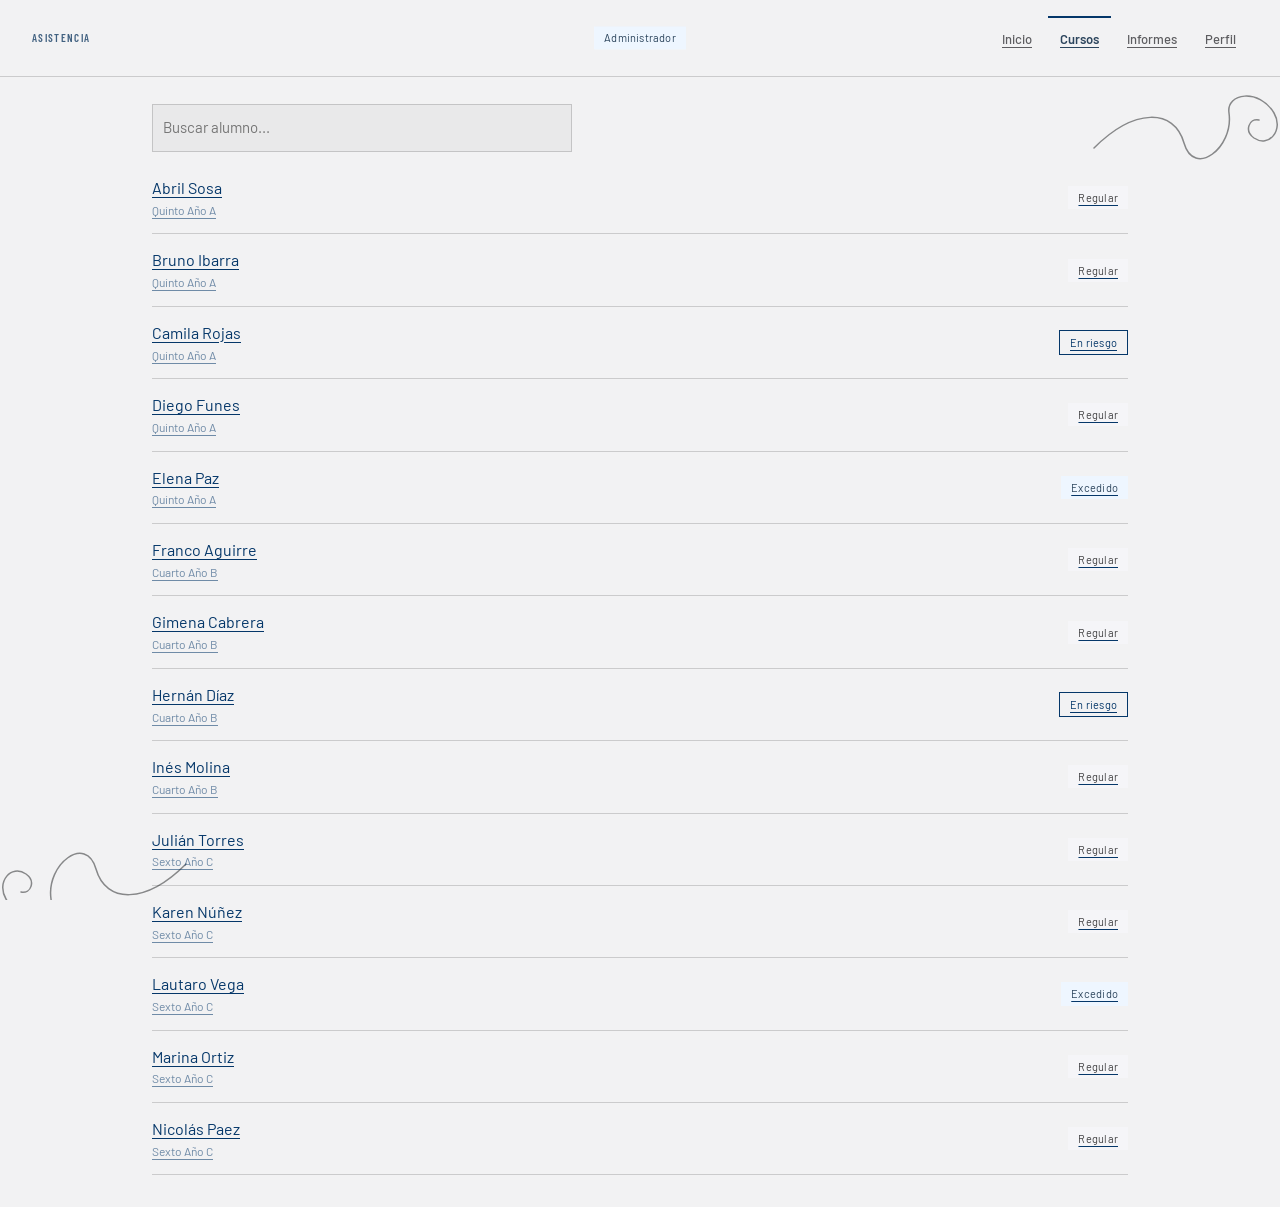
==== frontend/admin/alumno.html @ f8b3fe84 "Frontend casi completo, PREVIEW_MODE para desarrollo sin backend" ====
<!DOCTYPE html>
<html lang="es">
<head>
<meta charset="utf-8">
<title>Alumno · Asistencia</title>
<meta name="viewport" content="width=device-width, initial-scale=1">
<link rel="stylesheet" href="../css/variables.css">
<link rel="stylesheet" href="../css/base.css">
<link rel="stylesheet" href="../css/components.css">
</head>
<body>

<div class="app-shell">
  <div class="app-content">
    <div class="app-deco-layer" aria-hidden="true">
      <svg width="0" height="0" style="position:absolute">
        <defs>
          <path id="alumno-deco-scribble" d="M15,150 C15,110 50,110 55,150 C60,190 100,190 100,145 C100,105 140,100 150,140 C158,172 195,165 195,120" />
        </defs>
      </svg>
      <svg class="app-deco app-deco-tr" viewBox="0 0 220 220" focusable="false">
        <use href="#alumno-deco-scribble" />
      </svg>
      <svg class="app-deco app-deco-bl" viewBox="0 0 220 220" focusable="false">
        <use href="#alumno-deco-scribble" />
      </svg>
    </div>

    <header class="app-header">
      <div class="app-header-brand">
        <div class="kicker">Asistencia</div>
        <h2 id="app-header-title"></h2>
      </div>
      <span id="app-header-role" class="tag"></span>
      <nav class="tab-bar" id="tab-bar"></nav>
    </header>
    <main class="app-main app-main-wide app-main-alumno">
      <button class="btn btn-ghost btn-back" id="back-to-students-btn">
        <img src="../assets/icons/chevron-left.svg" alt=""> Alumnos
      </button>

      <p id="student-error" class="text-muted" style="color:var(--color-accent-800)" hidden></p>

      <div class="card" id="student-card" style="margin:var(--space-3) 0 var(--space-4)"></div>

      <button class="btn btn-primary btn-block" id="justify-open-btn" style="margin-bottom:var(--space-5)">Justificar falta</button>

      <div class="section-label">Historial reciente</div>
      <div id="student-history"></div>
    </main>
  </div>
</div>

<div class="dialog-backdrop" id="justify-backdrop" hidden>
  <div class="dialog">
    <div class="dialog-title">Justificar falta</div>
    <div class="dialog-body" id="justify-name"></div>
    <div class="field"><label for="justify-date">Fecha</label><input class="input" id="justify-date"></div>
    <div class="field"><label for="justify-reason">Motivo</label><textarea class="input" id="justify-reason" placeholder="Certificado médico, trámite, etc."></textarea></div>
    <div class="dialog-actions">
      <button class="btn btn-secondary" id="justify-cancel-btn">Cancelar</button>
      <button class="btn btn-primary" id="justify-confirm-btn">Confirmar</button>
    </div>
  </div>
</div>

<div class="toast" id="toast" hidden></div>

<script type="module" src="../js/pages/admin-alumno.js"></script>
</body>
</html>
---- frontend/css/variables.css ----
/*
 * Tokens del sistema de diseño "Industry", tomados del mockup en
 * Claude Design (Attendance App.dc.html) para que la app real use
 * exactamente la misma paleta, tipografía y escala.
 *
 * TODO: el mockup fuente no define ningún color de alerta ámbar/naranja
 * (no hay token de "warning" en el sistema Industry). El estado "En
 * riesgo" usa el mismo azul-grisáceo de acento (--color-accent) con
 * variante outline, y "Excedido" usa --color-accent sólido. Si en algún
 * momento se agrega un token ámbar al sistema de diseño, sumarlo acá.
 */

:root {
  /* — color — */
  --color-bg: #f2f2f3;
  --color-surface: #e9e9ea;
  --color-text: #1d1f20;
  --color-accent: #053769;
  --color-accent-2: #728fab;
  --color-divider: color-mix(in srgb, #030303 16%, transparent);

  --color-neutral-100: #f5f5f8;
  --color-neutral-200: #e7e7ea;
  --color-neutral-300: #d4d4d7;
  --color-neutral-400: #b7b7ba;
  --color-neutral-500: #98989b;
  --color-neutral-600: #7a7a7d;
  --color-neutral-700: #5d5d60;
  --color-neutral-800: #424244;
  --color-neutral-900: #2b2b2d;

  --color-accent-100: #eef6ff;
  --color-accent-200: #d6ebff;
  --color-accent-300: #b5d9fd;
  --color-accent-400: #94bce3;
  --color-accent-500: #749dc4;
  --color-accent-600: #597ea3;
  --color-accent-700: #416180;
  --color-accent-800: #2c455d;
  --color-accent-900: #1d2d3d;

  /* — tipografía — */
  --font-heading: "Barlow Condensed", system-ui, sans-serif;
  --font-heading-weight: 600;
  --font-body: "Barlow", system-ui, sans-serif;

  /* — espaciado — */
  --space-1: 4px;
  --space-2: 8px;
  --space-3: 12px;
  --space-4: 16px;
  --space-5: 20px;
  --space-6: 24px;
  --space-8: 32px;

  /* — radios (estética wireframe: los componentes usan 0, ver
       components.css; se dejan definidos por si algún componente
       puntual necesita una esquina redondeada, como el diálogo) — */
  --radius-sm: 2px;
  --radius-md: 4px;
  --radius-lg: 8px;

  /* — elevación — */
  --shadow-sm: 0 1px 2px color-mix(in srgb, #2b2b2d 14%, transparent);
  --shadow-md: 0 3px 10px color-mix(in srgb, #2b2b2d 16%, transparent);
  --shadow-lg: 0 12px 32px color-mix(in srgb, #2b2b2d 22%, transparent);

  /* — targets táctiles (requisito: mínimo 44px) — */
  --tap-target-min: 44px;

  /* Alto aproximado de la tab-bar fija (mobile/tablet, ver .tab-bar en
     components.css) — usado para que .app-main y .toast dejen el
     espacio libre justo debajo de ella y no quede contenido tapado. */
  --tab-bar-height: 64px;

  /* Alto aproximado del header fijo en desktop (1024px+, ver .app-header
     en base.css) — ahí el nav vive DENTRO del header, no en una sidebar
     ni en una tab-bar abajo, así que .app-main necesita padding-top en
     vez de padding-bottom para no quedar tapado. */
  --app-header-height-desktop: 72px;

  /* — breakpoints (documentales; los media queries usan el valor en px
       directamente, CSS no soporta var() dentro de @media) — */
  --breakpoint-tablet: 768px;
  --breakpoint-desktop: 1024px;
}
---- frontend/css/base.css ----
@import url('https://fonts.googleapis.com/css2?family=Barlow:wght@400;500;700&family=Barlow+Condensed:wght@400;600&display=swap');

/* — reset — */
*, *::before, *::after { box-sizing: border-box; }
html, body { height: 100%; }
body {
  margin: 0;
  background: var(--color-bg);
  color: var(--color-text);
  font-family: var(--font-body);
  font-size: 15px;
  line-height: 1.55;
  font-weight: 400;
  -webkit-font-smoothing: antialiased;
}
h1, h2, h3, h4, h5, h6 {
  font-family: var(--font-heading);
  font-weight: var(--font-heading-weight);
  line-height: 1.12;
  letter-spacing: -0.015em;
  margin: 0 0 var(--space-2);
}
h1 { font-size: 26px; }
h2 { font-size: 20px; }
h3 { font-size: 18px; }
p { margin: 0 0 var(--space-3); }
a { color: var(--color-accent); text-underline-offset: 3px; }
img, svg { display: block; max-width: 100%; }
button { font: inherit; color: inherit; }
ul { list-style: none; margin: 0; padding: 0; }
:focus { outline: none; }
:focus-visible { outline: 2px solid var(--color-accent); outline-offset: 2px; }

.text-muted { color: color-mix(in srgb, var(--color-text) 55%, transparent); }
.text-center { text-align: center; }
.kicker {
  font-family: var(--font-heading);
  font-weight: 600;
  letter-spacing: 0.12em;
  text-transform: uppercase;
  color: var(--color-accent-700);
  font-size: 11px;
}
.section-label {
  font-size: 11px;
  text-transform: uppercase;
  letter-spacing: 0.08em;
  color: color-mix(in srgb, var(--color-text) 55%, transparent);
  margin-bottom: var(--space-2);
}

/* ══════════════════════════════════════════════════════════════════
   App shell — mobile-first.
   Estructura: header fijo arriba, contenido con scroll propio,
   tab-bar fija abajo. En desktop (>=1024px) el nav (<nav id="tab-bar">,
   ver components.css) vive DENTRO de .app-header como una fila más —
   no hay sidebar — y el header entero pasa a ser una barra fija de
   ancho completo arriba de todo, con 3 grupos: logo, título+rol, nav.
   ══════════════════════════════════════════════════════════════════ */
.app-shell {
  display: flex;
  flex-direction: column;
  min-height: 100dvh;
  background: var(--color-bg);
}

.app-header {
  display: flex;
  align-items: center;
  justify-content: space-between;
  gap: var(--space-3);
  padding: var(--space-4);
  border-bottom: 1px solid var(--color-divider);
  background: var(--color-bg);
  position: sticky;
  top: 0;
  z-index: 10;
}
.app-header h2 { margin: 2px 0 0; font-size: 19px; }

.app-main {
  flex: 1 1 auto;
  overflow-y: auto;
  /* El padding-bottom deja lugar a la tab-bar fija (ver .tab-bar en
     components.css) más el gesture bar de iOS, para que el contenido no
     quede tapado detrás. En desktop (>=1024px) el nav ya no está fijo
     abajo (vive dentro del header, arriba), así que ese breakpoint pisa
     esto con un padding-top en vez de padding-bottom (ver más abajo). */
  padding: var(--space-4) var(--space-4) calc(var(--tab-bar-height) + env(safe-area-inset-bottom, 0px) + var(--space-4));
  width: 100%;
}

/* — página de login, sin header/tab-bar de la app — */
.auth-shell {
  min-height: 100dvh;
  display: flex;
  align-items: center;
  justify-content: center;
  padding: var(--space-6) var(--space-4);
}
.auth-card {
  width: 100%;
  max-width: 400px;
  display: flex;
  flex-direction: column;
  gap: var(--space-4);
  /* Por encima de .auth-deco-layer (position:fixed, ver abajo): sin este
     stacking context propio, un elemento fixed pinta arriba del flujo
     normal sin importar el orden en el DOM. */
  position: relative;
  z-index: 1;
}
.auth-links {
  display: flex;
  justify-content: space-between;
  margin-top: var(--space-1);
  font-size: 12px;
}

/* — decoración de fondo del login, sólo desktop (index.html) — trazo
   único estilo garabato/dibujo a mano, en las esquinas. overflow:hidden
   en el layer para que nunca agregue scroll aunque el viewport sea más
   chico que el SVG; z-index por debajo de .auth-card (ver arriba). */
.auth-deco-layer {
  display: none;
  position: fixed;
  inset: 0;
  overflow: hidden;
  pointer-events: none;
  z-index: 0;
}
.auth-deco {
  position: absolute;
  width: 220px;
  height: 220px;
  opacity: 0.50;
  /* fill/stroke son heredables en SVG, así que puestas acá llegan al
     <path> real: el <use> lo clona desde <defs>, que está fuera de
     .auth-deco en el árbol, así que un selector tipo ".auth-deco path"
     nunca lo matchea (quedaba con el fill negro por default de SVG). */
  fill: none;
  stroke: var(--color-text);
  stroke-width: 1.5;
  stroke-linecap: round;
  stroke-linejoin: round;
}
.auth-deco-tr { top: -24px; right: -24px; }
.auth-deco-bl { bottom: -24px; left: -24px; transform: rotate(180deg); }

@media (min-width: 1024px) {
  .auth-deco-layer { display: block; }
}

@media (min-width: 768px) {
  .app-main { padding: var(--space-6) var(--space-6) calc(var(--tab-bar-height) + env(safe-area-inset-bottom, 0px) + var(--space-6)); }
  .app-header { padding: var(--space-5) var(--space-6); }
}

@media (min-width: 1024px) {
  /* Reemplaza la sidebar vertical anterior (el bug de la captura): acá
     ya no hay .app-shell en fila ni .app-content en columna reservando
     ancho para una barra lateral. El header pasa a fixed, ancho
     completo, con el nav adentro como una fila más — .app-main sólo
     necesita padding-top para no quedar tapado detrás. */
  .app-header {
    position: fixed;
    top: 0;
    left: 0;
    right: 0;
    width: 100%;
    z-index: 30;
    padding: var(--space-4) var(--space-8);
  }

  /* Disuelve el wrapper de kicker+título (ver admin/*.html, asistente/*.html):
     a partir de acá, kicker pasa a ser hijo directo de .app-header, en
     igualdad con el tag de rol y el nav (a mobile no le afecta, ahí
     sigue siendo un wrapper normal que apila kicker arriba del título). */
  .app-header-brand { display: contents; }

  /* El título de pantalla (texto que cambia por página) sólo se muestra
     en mobile/tablet — en desktop el header queda con kicker, tag de
     rol y nav únicamente. */
  .app-header h2 { display: none; }

  /* Con el título afuera del flujo, sólo quedan dos grupos en el flex de
     .app-header (kicker y nav): justify-content:space-between (heredado)
     ya los manda a los extremos, sin necesitar el truco de
     margin-left:auto que usaba el grupo del medio. El tag de rol se saca
     del flujo flex y se centra respecto de .app-header entero (que es
     position:fixed;width:100% acá arriba) para que quede en el centro
     real del viewport, sin importar si kicker y nav pesan distinto. */
  #app-header-role {
    position: absolute;
    left: 50%;
    top: 50%;
    transform: translate(-50%, -50%);
  }

  .app-main {
    max-width: 720px;
    width: 100%;
    margin: 0 auto;
    padding: calc(var(--app-header-height-desktop) + var(--space-8)) var(--space-8) var(--space-8);
  }
}
---- frontend/css/components.css ----
/* ══════════════════════════════════════════════════════════════════
   Componentes — estética wireframe "Industry": cuadrados, fondo
   transparente, borde de 1px. Todos los targets interactivos respetan
   un mínimo de 44px (--tap-target-min).
   ══════════════════════════════════════════════════════════════════ */

/* — botones — */
.btn {
  display: inline-flex;
  align-items: center;
  justify-content: center;
  gap: 6px;
  min-height: var(--tap-target-min);
  cursor: pointer;
  text-decoration: none;
  font-family: var(--font-heading);
  font-weight: var(--font-heading-weight);
  font-size: 14px;
  line-height: 1.2;
  color: var(--color-text);
  background: transparent;
  border: 1px solid var(--color-divider);
  padding: var(--space-2) calc(var(--space-3) * 1.2);
  border-radius: 0;
}
.btn:disabled { opacity: 0.45; cursor: not-allowed; }
.btn-primary { background: var(--color-accent); color: var(--color-bg); border-color: var(--color-accent); }
.btn-primary:hover { background: var(--color-accent-600); }
.btn-primary:active { background: var(--color-accent-700); }
.btn-secondary:hover { background: color-mix(in srgb, var(--color-text) 7%, transparent); }
.btn-secondary:active { background: color-mix(in srgb, var(--color-text) 14%, transparent); }
.btn-ghost { color: var(--color-accent); border-color: transparent; padding-inline: var(--space-1); }
.btn-ghost:hover { background: color-mix(in srgb, var(--color-accent) 10%, transparent); }
.btn-block { width: 100%; }

/* — formularios — */
.field { display: flex; flex-direction: column; gap: 5px; }
.field > label {
  font-size: 12px;
  color: color-mix(in srgb, var(--color-text) 70%, transparent);
}
.input {
  width: 100%;
  min-height: var(--tap-target-min);
  padding: 6px 10px;
  font: inherit;
  font-size: 14px;
  color: var(--color-text);
  caret-color: var(--color-accent);
  background: var(--color-surface);
  border: 1px solid var(--color-divider);
  border-radius: 0;
}
.input:hover { border-color: color-mix(in srgb, var(--color-text) 45%, transparent); }
.input:focus-visible { border-color: var(--color-accent); outline-offset: 0; }
textarea.input { min-height: 90px; resize: vertical; }

/* — tarjetas — */
.card {
  display: flex;
  flex-direction: column;
  gap: var(--space-2);
  padding: var(--space-3);
  border: 1px solid var(--color-divider);
  background: transparent;
}
.card-kicker { font-size: 10px; letter-spacing: 0.1em; text-transform: uppercase; color: var(--color-accent); }
.card-title { font-family: var(--font-heading); font-weight: var(--font-heading-weight); font-size: 17px; line-height: 1.2; }
.card-body { margin: 0; font-size: 13px; opacity: 0.8; }
.card-meta { display: flex; align-items: center; gap: 6px; font-size: 11px; color: color-mix(in srgb, var(--color-text) 50%, transparent); }
.card-stat { font-family: var(--font-heading); font-size: 26px; }
.card-clickable { cursor: pointer; }
.card-clickable:hover { background: color-mix(in srgb, var(--color-text) 4%, transparent); }
.elev-sm { box-shadow: var(--shadow-sm); }
.elev-md { box-shadow: var(--shadow-md); }

.card-grid {
  display: flex;
  flex-direction: column;
  gap: var(--space-3);
}
.stat-grid {
  display: grid;
  grid-template-columns: 1fr 1fr;
  gap: var(--space-3);
}

/* — tags de estado —
   Fiel al mockup fuente: no existe token ámbar en el sistema "Industry",
   así que "En riesgo" y "Excedido" usan variantes del mismo azul-grisáceo
   de acento (outline vs. relleno) en lugar de un color de warning nuevo. */
.tag {
  display: inline-flex;
  align-items: center;
  font-size: 11px;
  letter-spacing: 0.02em;
  padding: 3px 10px;
  border-radius: 0;
  white-space: nowrap;
}
.tag-accent { background: var(--color-accent-100); color: var(--color-accent-800); }
.tag-neutral { background: var(--color-neutral-100); color: var(--color-neutral-800); }
.tag-outline { border: 1px solid var(--color-accent); color: var(--color-accent); }

/* — listas (alumnos, cursos, historial) — */
.list-row {
  display: flex;
  align-items: center;
  justify-content: space-between;
  gap: var(--space-3);
  min-height: var(--tap-target-min);
  padding: 10px 0;
  border-bottom: 1px solid var(--color-divider);
}
.list-row-clickable { cursor: pointer; }
.list-row-clickable:hover { background: color-mix(in srgb, var(--color-text) 4%, transparent); }
.list-row-title { font-size: 14px; }
.list-row-subtitle { font-size: 11px; opacity: 0.55; }
.list-row-empty { padding: var(--space-4) 0; font-size: 13px; opacity: 0.6; text-align: center; }

/* — checkbox de asistencia (marcar ausente) — */
.attendance-toggle {
  width: 28px;
  height: 28px;
  min-width: var(--tap-target-min);
  min-height: var(--tap-target-min);
  display: flex;
  align-items: center;
  justify-content: center;
  padding: 0;
  cursor: pointer;
  background: transparent;
  border: 1px solid var(--color-divider);
}
.attendance-toggle .box {
  width: 26px;
  height: 26px;
  border: 1px solid var(--color-divider);
  display: flex;
  align-items: center;
  justify-content: center;
  font-size: 13px;
  line-height: 1;
  color: transparent;
}
.attendance-toggle.is-absent .box {
  border-color: var(--color-accent);
  background: var(--color-accent);
  color: var(--color-bg);
}

/* — barra de progreso (informes) — */
.progress {
  height: 6px;
  background: var(--color-neutral-200);
  position: relative;
}
.progress > span {
  display: block;
  height: 100%;
  background: var(--color-accent);
}

/* — filas de "Asistencia por alumno" (admin-informes) — */
.report-row { margin-bottom: 10px; }
.report-row-head {
  display: flex;
  justify-content: space-between;
  font-size: 12px;
  margin-bottom: 3px;
}

/* — decoración de fondo de las páginas de Administrador, sólo desktop
   (ver el markup en admin/*.html) — mismo criterio que .auth-deco del
   login, pero como capa fixed de viewport en vez de vivir dentro de
   .auth-card, ya que acá el contenido usa .app-header/.app-main en vez
   del layout de auth. Detrás de todo (z-index:0); .app-main-wide se sube
   por encima con position:relative;z-index:1 (ver @media 1024px más
   abajo). Genérica: cada página trae su propio <path> (geometría propia
   en su <defs>), esta capa sólo define el estilo/posicionamiento común. */
.app-deco-layer {
  display: none;
  position: fixed;
  inset: 0;
  overflow: hidden;
  pointer-events: none;
  z-index: 0;
}
.app-deco {
  position: absolute;
  width: 220px;
  height: 220px;
  opacity: 0.50;
  fill: none;
  stroke: var(--color-text);
  stroke-width: 1.5;
  stroke-linecap: round;
  stroke-linejoin: round;
}
/* top-right debajo del header fijo (si no, queda tapado por su fondo
   opaco de ancho completo) */
.app-deco-tr { top: calc(var(--app-header-height-desktop) + var(--space-4)); right: -24px; }
.app-deco-bl { bottom: -24px; left: -24px; transform: rotate(180deg); }

@media (min-width: 1024px) {
  .app-deco-layer { display: block; }
}

/* — diálogo modal — */
.dialog-backdrop {
  position: fixed;
  inset: 0;
  z-index: 100;
  background: color-mix(in srgb, var(--color-neutral-900) 55%, transparent);
  display: flex;
  align-items: center;
  justify-content: center;
  padding: var(--space-4);
}
/* El display:flex de arriba es una regla de autor, y le gana a la regla
   [hidden]{display:none} del user-agent sin importar especificidad (el
   origen se decide antes que la especificidad en el cascade). Sin esto,
   backdrop.hidden = true en JS no tiene ningún efecto visual: el modal
   queda tapando la pantalla y bloqueando clics aunque el atributo esté. */
.dialog-backdrop[hidden] { display: none; }
.dialog {
  width: min(420px, 100%);
  display: flex;
  flex-direction: column;
  gap: var(--space-3);
  padding: var(--space-4);
  background: var(--color-bg);
  border: 1px solid var(--color-divider);
  box-shadow: var(--shadow-lg);
}
.dialog-title { font-family: var(--font-heading); font-weight: var(--font-heading-weight); font-size: 20px; }
.dialog-body { font-size: 14px; opacity: 0.85; }
.dialog-actions { display: flex; justify-content: flex-end; gap: var(--space-2); margin-top: var(--space-2); }

/* — toast — */
.toast {
  position: fixed;
  left: var(--space-4);
  right: var(--space-4);
  bottom: calc(var(--tab-bar-height) + var(--space-4));
  z-index: 200;
  background: var(--color-accent-900);
  color: var(--color-bg);
  padding: 10px 14px;
  font-size: 13px;
  text-align: center;
}
.toast[hidden] { display: none; }

/* — icono botón "volver" — */
.btn-back {
  align-self: flex-start;
  padding-left: 0;
  display: inline-flex;
  align-items: center;
  gap: 4px;
}
.btn-back svg { width: 14px; height: 14px; }

/* ══════════════════════════════════════════════════════════════════
   Tab bar — fija abajo de todo el viewport en mobile/tablet (no en el
   flujo normal del documento, para que no quede "flotando" en pantallas
   con poco contenido); el padding-bottom que le hace lugar en .app-main
   está en base.css. En desktop (>=1024px) deja de estar fija: pasa a
   vivir DENTRO de .app-header como el grupo de nav de una fila única
   (ver el bloque @media (min-width: 1024px) de .app-header en base.css).
   ══════════════════════════════════════════════════════════════════ */
.tab-bar {
  display: flex;
  position: fixed;
  left: 0;
  right: 0;
  bottom: 0;
  width: 100%;
  z-index: 20;
  border-top: 1px solid var(--color-divider);
  background: var(--color-bg);
  padding: 4px 4px calc(env(safe-area-inset-bottom, 0px) + 4px);
}
.tab-bar-item {
  flex: 1;
  display: flex;
  flex-direction: column;
  align-items: center;
  justify-content: center;
  gap: 2px;
  min-height: var(--tap-target-min);
  padding: 8px 2px;
  background: none;
  border: none;
  border-top: 2px solid transparent;
  font-family: var(--font-body);
  font-weight: 500;
  font-size: 10.5px;
  cursor: pointer;
  /* Gris sólido de la propia rampa --color-neutral (no opacity sobre
     --color-text): se lee bien y sigue siendo wireframe/gris-azulado. */
  color: var(--color-neutral-700);
}
.tab-bar-item.is-active {
  border-top-color: var(--color-accent);
  color: var(--color-accent-800);
  font-weight: 600;
}

@media (min-width: 768px) {
  .stat-grid { grid-template-columns: repeat(3, 1fr); }
  .card-grid.card-grid-2col { display: grid; grid-template-columns: 1fr 1fr; gap: var(--space-3); }
}

@media (min-width: 1024px) {
  /* Reemplaza la sidebar vertical anterior: ahora el nav vive DENTRO de
     .app-header (ver base.css) como una fila más, no como columna fija
     al costado. Se resetea todo lo específico de la sidebar (posición,
     ancho, alto, bordes) — nada de eso debe quedar pisando por encima. */
  .tab-bar {
    position: static;
    width: auto;
    height: auto;
    z-index: auto;
    border-top: none;
    border-right: none;
    padding: 0;
    gap: var(--space-1);
  }
  .tab-bar-item {
    /* flex:none sigue siendo necesario acá: sin esto, cada ítem vuelve a
       crecer para repartirse el ancho disponible de más (mismo bug que
       el de la sidebar, pero en el eje horizontal). El indicador de
       "activo" NO se redeclara: se hereda tal cual de la regla base de
       arriba (border-top de acento), igual que en mobile. */
    flex: none;
    padding: 8px var(--space-3);
    font-size: 13px;
  }
  .stat-grid { grid-template-columns: repeat(3, 1fr); }

  /* — Ancho mayor en desktop para las 7 páginas de Administrador
     (.app-main-wide, sumada a .app-main en cada admin/*.html): .app-main
     ya tiene un max-width:720px fijo (base.css) pensado para columnas de
     listas/cards; acá lo pisamos con uno más ancho (misma especificidad,
     pero components.css carga después de base.css). position:relative;
     z-index:1 para quedar por encima de .app-deco-layer (z-index:0, ver
     arriba). El escalado del contenido interno de cada página vive
     scoped bajo su propia clase (.app-main-informes, .app-main-inicio,
     etc.) más abajo, porque cada pantalla tiene un tipo de contenido
     distinto (dashboard, listados, formularios, detalle) y no siempre
     corresponde el mismo criterio. */
  .app-main-wide {
    max-width: 1040px;
    position: relative;
    z-index: 1;
  }

  /* — Informes (admin-informes.html) — */
  .app-main-informes .stat-grid { gap: var(--space-4); }
  .app-main-informes .card { padding: var(--space-4); }
  .app-main-informes .card-kicker { font-size: 12px; }
  .app-main-informes .card-stat { font-size: 34px; }
  .app-main-informes .progress { height: 8px; }
  .app-main-informes .report-row { margin-bottom: var(--space-3); }
  .app-main-informes .report-row-head { font-size: 14px; margin-bottom: 5px; }

  /* — Inicio (admin-inicio.html): dashboard con 2 stat tiles arriba y,
     si hay alertas, una lista de alumnos en riesgo debajo. Mismo criterio
     de stat tiles que Informes; las filas de alerta agrandan texto y
     padding en vez de achicarse, ya que a este ancho quedan con mucho
     aire de sobra si se dejan al tamaño mobile. */
  .app-main-inicio .stat-grid { gap: var(--space-4); }
  .app-main-inicio .card { padding: var(--space-4); }
  .app-main-inicio .card-kicker { font-size: 12px; }
  .app-main-inicio .card-stat { font-size: 34px; }
  .app-main-inicio #home-alerts-list .list-row { padding: 14px 0; }
  .app-main-inicio #home-alerts-list .list-row-title { font-size: 16px; }
  .app-main-inicio #home-alerts-list .list-row-subtitle { font-size: 12px; }

  /* — Cursos (admin-cursos.html): listado de cards de curso, hoy apiladas
     en una sola columna (.card-grid) tanto en mobile como en desktop. A
     este ancho conviene usar el espacio horizontal en una grilla de 3
     columnas en vez de una columna angosta de cards estirados. */
  .app-main-cursos .card-grid {
    display: grid;
    grid-template-columns: repeat(3, 1fr);
    gap: var(--space-4);
  }
  .app-main-cursos .card { padding: var(--space-4); }
  .app-main-cursos .card-title { font-size: 19px; }
  .app-main-cursos .card-kicker { font-size: 12px; }

  /* — Curso (admin-curso.html): card de detalle del curso arriba +
     roster de alumnos debajo. El card de detalle agranda título/padding;
     el roster sigue el mismo criterio de fila agrandada que Inicio. */
  .app-main-curso #course-card { padding: var(--space-4); }
  .app-main-curso #course-card .card-title { font-size: 22px; }
  .app-main-curso #course-card .card-body { font-size: 14px; }
  .app-main-curso #course-roster .list-row { padding: 14px 0; }
  .app-main-curso #course-roster .list-row-title { font-size: 16px; }

  /* — Alumnos (admin-alumnos.html): buscador + listado completo. El
     buscador NO se estira a los 1040px del container — un input de
     una sola línea así de ancho se ve desproporcionado y no ayuda a la
     usabilidad; se lo deja con un ancho razonable y se agranda el
     listado igual que en el resto de las páginas con listas. */
  .app-main-alumnos #student-search { max-width: 420px; min-height: 48px; font-size: 15px; }
  .app-main-alumnos #student-list .list-row { padding: 14px 0; }
  .app-main-alumnos #student-list .list-row-title { font-size: 16px; }
  .app-main-alumnos #student-list .list-row-subtitle { font-size: 12px; }

  /* — Alumno (admin-alumno.html): card de detalle + botón de acción +
     historial. El card y el historial sí acompañan el ancho completo
     (misma lógica que Curso). El botón "Justificar falta" en cambio NO
     se estira: es una única acción primaria, y a 1040px de ancho una
     barra sólida navy de ese tamaño pesa demasiado visualmente y se
     lee más como un banner que como un botón — se lo deja con un ancho
     acotado, igual criterio que el buscador de Alumnos. */
  .app-main-alumno #student-card { padding: var(--space-4); }
  .app-main-alumno #student-card .card-title { font-size: 22px; }
  .app-main-alumno #justify-open-btn { max-width: 320px; min-height: 52px; font-size: 15px; }
  .app-main-alumno #student-history .list-row { padding: 12px 0; }

  /* — Perfil (admin-perfil.html): a diferencia de las otras 6, el
     contenido acá es mínimo (un card chico + dos botones) — no es un
     listado ni un dashboard que necesite usar el ancho extra. Estirar
     el card/los botones a 1040px se vería vacío y forzado, así que en
     vez de escalar el contenido se lo centra en una columna angosta
     (max-width: 460px) dentro del container ancho: el espacio de sobra
     queda para la decoración de esquina en vez de contenido estirado. */
  .app-main-perfil {
    display: flex;
    flex-direction: column;
    align-items: center;
  }
  .app-main-perfil .card { width: 100%; max-width: 460px; padding: var(--space-5); }
  .app-main-perfil .card-title { font-size: 22px; }
  .app-main-perfil .btn-block { width: 100%; max-width: 460px; min-height: 52px; font-size: 15px; }
}
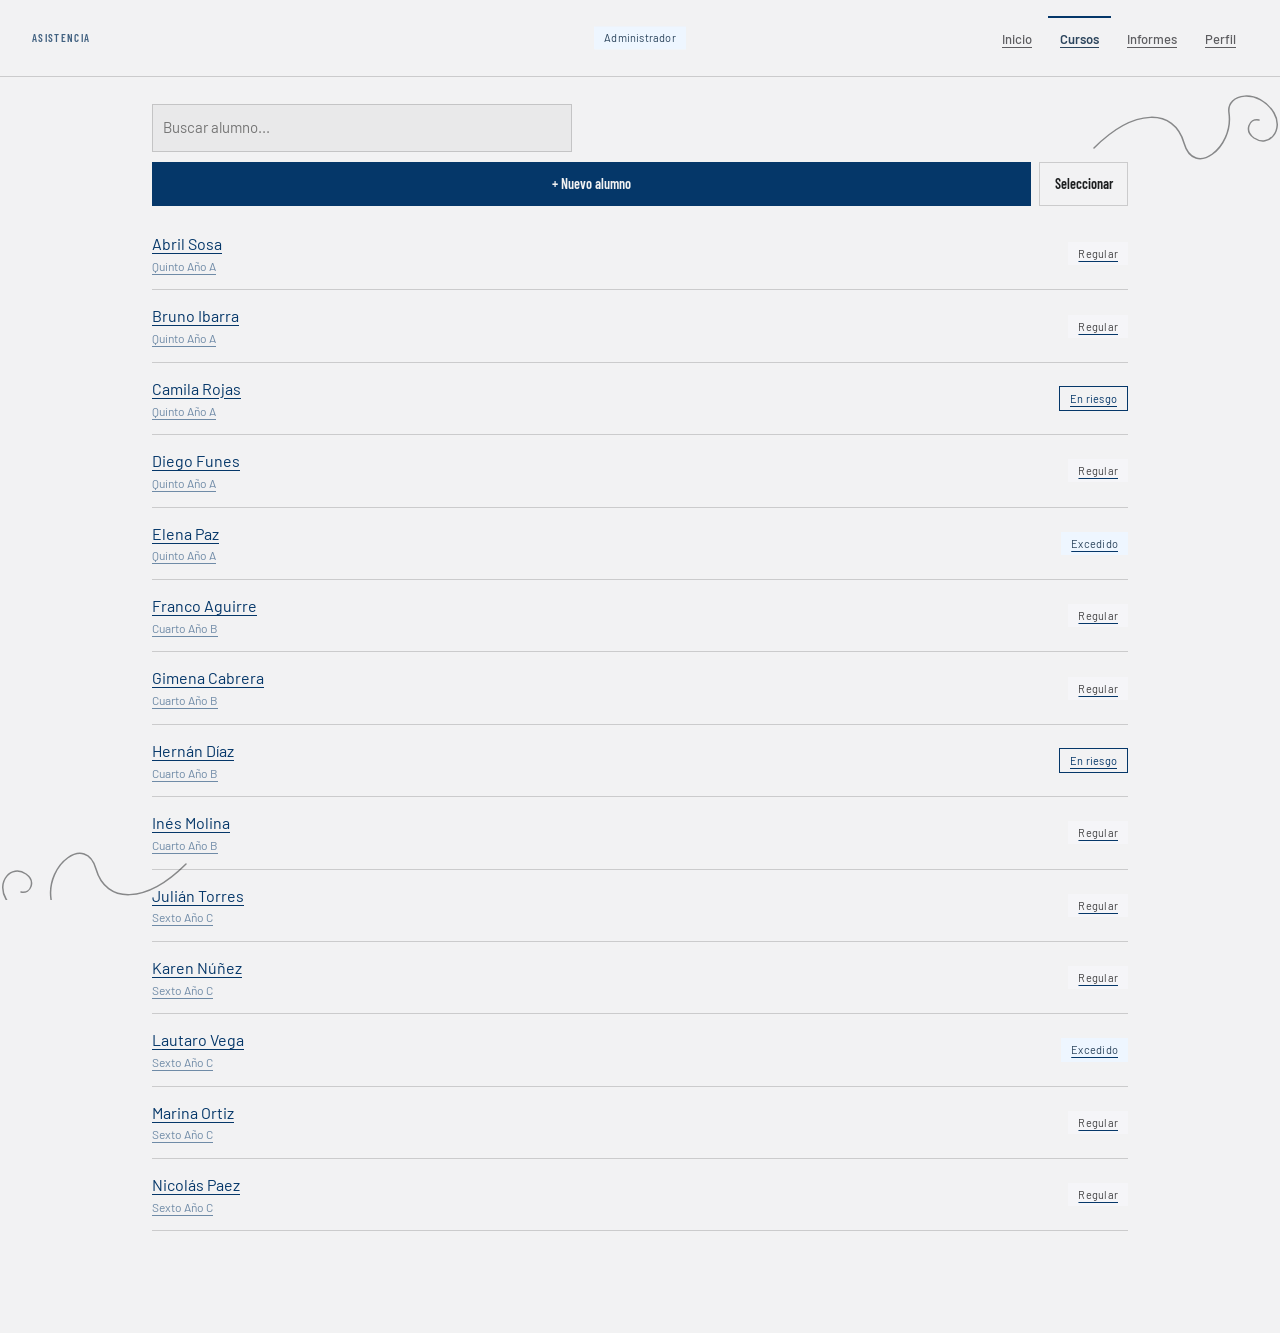
==== commit 9e2af926: "1ra version del admin (cursos y alumnos crear)" ====
--- a/frontend/admin/alumno.html
+++ b/frontend/admin/alumno.html
@@ -43,7 +43,8 @@
 
       <div class="card" id="student-card" style="margin:var(--space-3) 0 var(--space-4)"></div>
 
-      <button class="btn btn-primary btn-block" id="justify-open-btn" style="margin-bottom:var(--space-5)">Justificar falta</button>
+      <button class="btn btn-primary btn-block" id="justify-open-btn" style="margin-bottom:var(--space-2)">Justificar falta</button>
+      <button class="btn btn-secondary btn-block" id="edit-student-open-btn" style="margin-bottom:var(--space-5)">Editar alumno</button>
 
       <div class="section-label">Historial reciente</div>
       <div id="student-history"></div>
@@ -64,6 +65,33 @@
   </div>
 </div>
 
+<div class="dialog-backdrop" id="edit-student-backdrop" hidden>
+  <div class="dialog">
+    <div class="dialog-title">Editar alumno</div>
+    <p id="edit-student-error" class="text-muted" style="color:var(--color-accent-800);font-size:13px" hidden></p>
+    <div class="field">
+      <label for="edit-student-nombre">Nombre</label>
+      <input class="input" id="edit-student-nombre">
+    </div>
+    <div class="field">
+      <label for="edit-student-apellido">Apellido</label>
+      <input class="input" id="edit-student-apellido">
+    </div>
+    <div class="field">
+      <label for="edit-student-curso">Curso</label>
+      <select class="input" id="edit-student-curso"></select>
+    </div>
+    <div class="field">
+      <label for="edit-student-faltas">Faltas</label>
+      <input class="input" id="edit-student-faltas" type="number" min="0" max="15">
+    </div>
+    <div class="dialog-actions">
+      <button class="btn btn-secondary" id="edit-student-cancel-btn">Cancelar</button>
+      <button class="btn btn-primary" id="edit-student-confirm-btn">Guardar</button>
+    </div>
+  </div>
+</div>
+
 <div class="toast" id="toast" hidden></div>
 
 <script type="module" src="../js/pages/admin-alumno.js"></script>
--- a/frontend/css/components.css
+++ b/frontend/css/components.css
@@ -148,6 +148,62 @@
   background: var(--color-accent);
   color: var(--color-bg);
 }
+
+/* — checkbox de selección múltiple (listado de Alumnos) — misma geometría
+   que .attendance-toggle, semántica distinta (marcar seleccionado en vez
+   de ausente) — */
+.row-checkbox {
+  width: 28px;
+  height: 28px;
+  min-width: var(--tap-target-min);
+  min-height: var(--tap-target-min);
+  display: flex;
+  align-items: center;
+  justify-content: center;
+  padding: 0;
+  cursor: pointer;
+  background: transparent;
+  border: 1px solid var(--color-divider);
+  flex-shrink: 0;
+}
+.row-checkbox .box {
+  width: 26px;
+  height: 26px;
+  border: 1px solid var(--color-divider);
+  display: flex;
+  align-items: center;
+  justify-content: center;
+  font-size: 13px;
+  line-height: 1;
+  color: transparent;
+}
+.row-checkbox.is-selected .box {
+  border-color: var(--color-accent);
+  background: var(--color-accent);
+  color: var(--color-bg);
+}
+
+/* — barra fija de acción en lote (mover selección de curso) — mismo
+   mecanismo de posicionamiento que .toast, pero persiste mientras haya
+   selección en vez de auto-ocultarse — */
+.bulk-bar {
+  position: fixed;
+  left: var(--space-4);
+  right: var(--space-4);
+  bottom: calc(var(--tab-bar-height) + var(--space-4));
+  z-index: 150;
+  display: flex;
+  align-items: center;
+  flex-wrap: wrap;
+  gap: var(--space-2);
+  padding: var(--space-3);
+  background: var(--color-bg);
+  border: 1px solid var(--color-divider);
+  box-shadow: var(--shadow-lg);
+}
+.bulk-bar[hidden] { display: none; }
+.bulk-bar-count { font-size: 13px; white-space: nowrap; }
+.bulk-bar select.input { flex: 1; min-width: 140px; }
 
 /* — barra de progreso (informes) — */
 .progress {
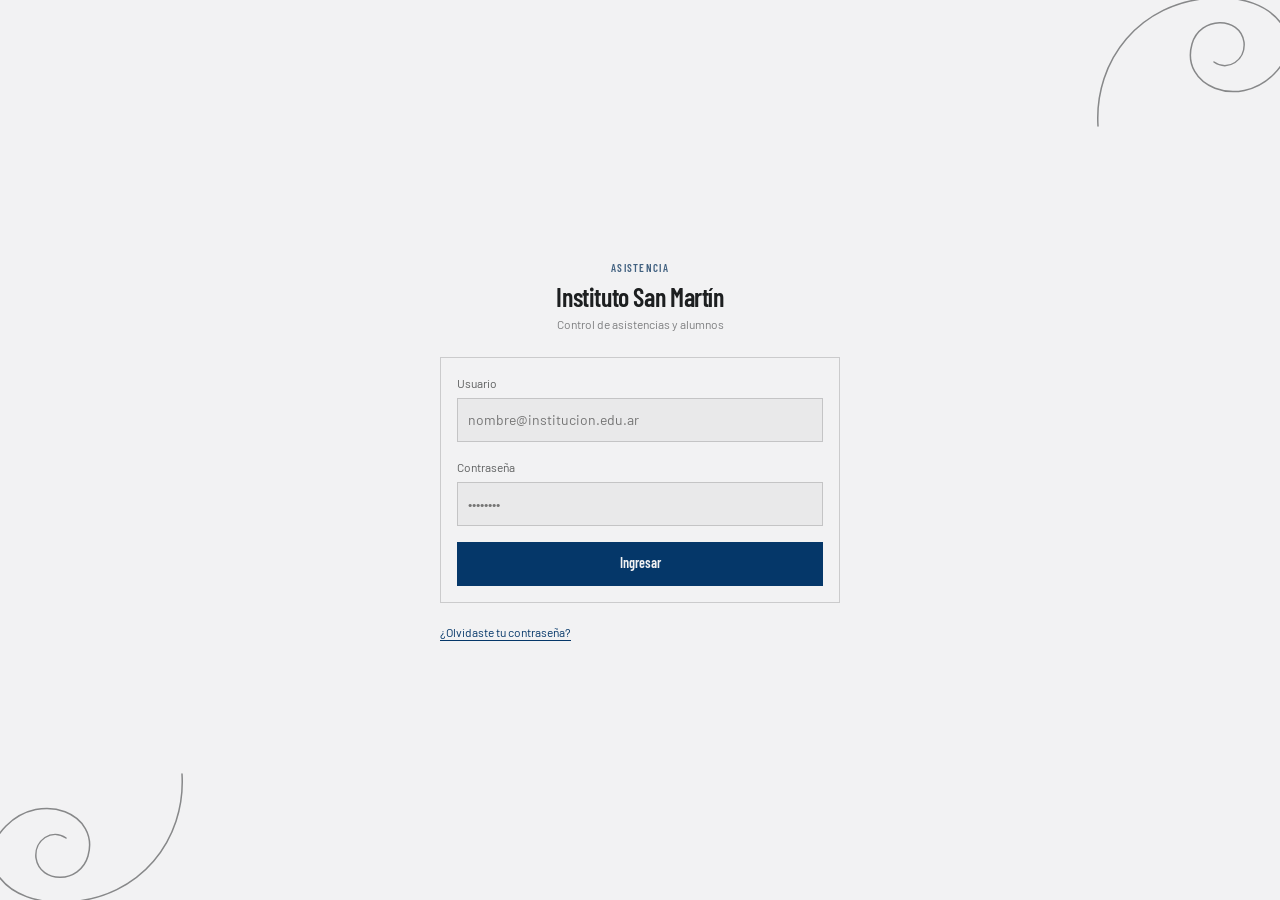
==== commit 8d990825: "Frontend: baja/reincorporacion de alumnos, edicion y baja de cursos, listado y baja de asistentes, l" ====
--- a/frontend/admin/alumno.html
+++ b/frontend/admin/alumno.html
@@ -44,7 +44,9 @@
       <div class="card" id="student-card" style="margin:var(--space-3) 0 var(--space-4)"></div>
 
       <button class="btn btn-primary btn-block" id="justify-open-btn" style="margin-bottom:var(--space-2)">Justificar falta</button>
-      <button class="btn btn-secondary btn-block" id="edit-student-open-btn" style="margin-bottom:var(--space-5)">Editar alumno</button>
+      <button class="btn btn-secondary btn-block" id="edit-student-open-btn" style="margin-bottom:var(--space-2)">Editar alumno</button>
+      <button class="btn btn-secondary btn-block" id="reincorporate-open-btn" style="margin-bottom:var(--space-2)" hidden>Reincorporar</button>
+      <button class="btn btn-secondary btn-block" id="baja-student-open-btn" style="margin-bottom:var(--space-5)">Dar de baja</button>
 
       <div class="section-label">Historial reciente</div>
       <div id="student-history"></div>
@@ -92,6 +94,37 @@
   </div>
 </div>
 
+<div class="dialog-backdrop" id="reincorporate-backdrop" hidden>
+  <div class="dialog">
+    <div class="dialog-title">Reincorporar</div>
+    <p id="reincorporate-error" class="text-muted" style="color:var(--color-accent-800);font-size:13px" hidden></p>
+    <div class="field">
+      <label>Cantidad de faltas adicionales a otorgar</label>
+      <div style="display:flex;gap:var(--space-2)">
+        <button type="button" class="btn btn-secondary" id="reincorporate-cantidad-5" data-cantidad="5" style="flex:1">5</button>
+        <button type="button" class="btn btn-secondary" id="reincorporate-cantidad-10" data-cantidad="10" style="flex:1">10</button>
+        <button type="button" class="btn btn-secondary" id="reincorporate-cantidad-15" data-cantidad="15" style="flex:1">15</button>
+      </div>
+    </div>
+    <div class="dialog-actions">
+      <button class="btn btn-secondary" id="reincorporate-cancel-btn">Cancelar</button>
+      <button class="btn btn-primary" id="reincorporate-confirm-btn" disabled>Confirmar</button>
+    </div>
+  </div>
+</div>
+
+<div class="dialog-backdrop" id="confirm-baja-backdrop" hidden>
+  <div class="dialog">
+    <div class="dialog-title" id="confirm-baja-title">Dar de baja</div>
+    <div class="dialog-body" id="confirm-baja-message"></div>
+    <p id="confirm-baja-error" class="text-muted" style="color:var(--color-accent-800);font-size:13px" hidden></p>
+    <div class="dialog-actions">
+      <button class="btn btn-secondary" id="confirm-baja-cancel-btn">Cancelar</button>
+      <button class="btn btn-primary" id="confirm-baja-confirm-btn">Confirmar</button>
+    </div>
+  </div>
+</div>
+
 <div class="toast" id="toast" hidden></div>
 
 <script type="module" src="../js/pages/admin-alumno.js"></script>
